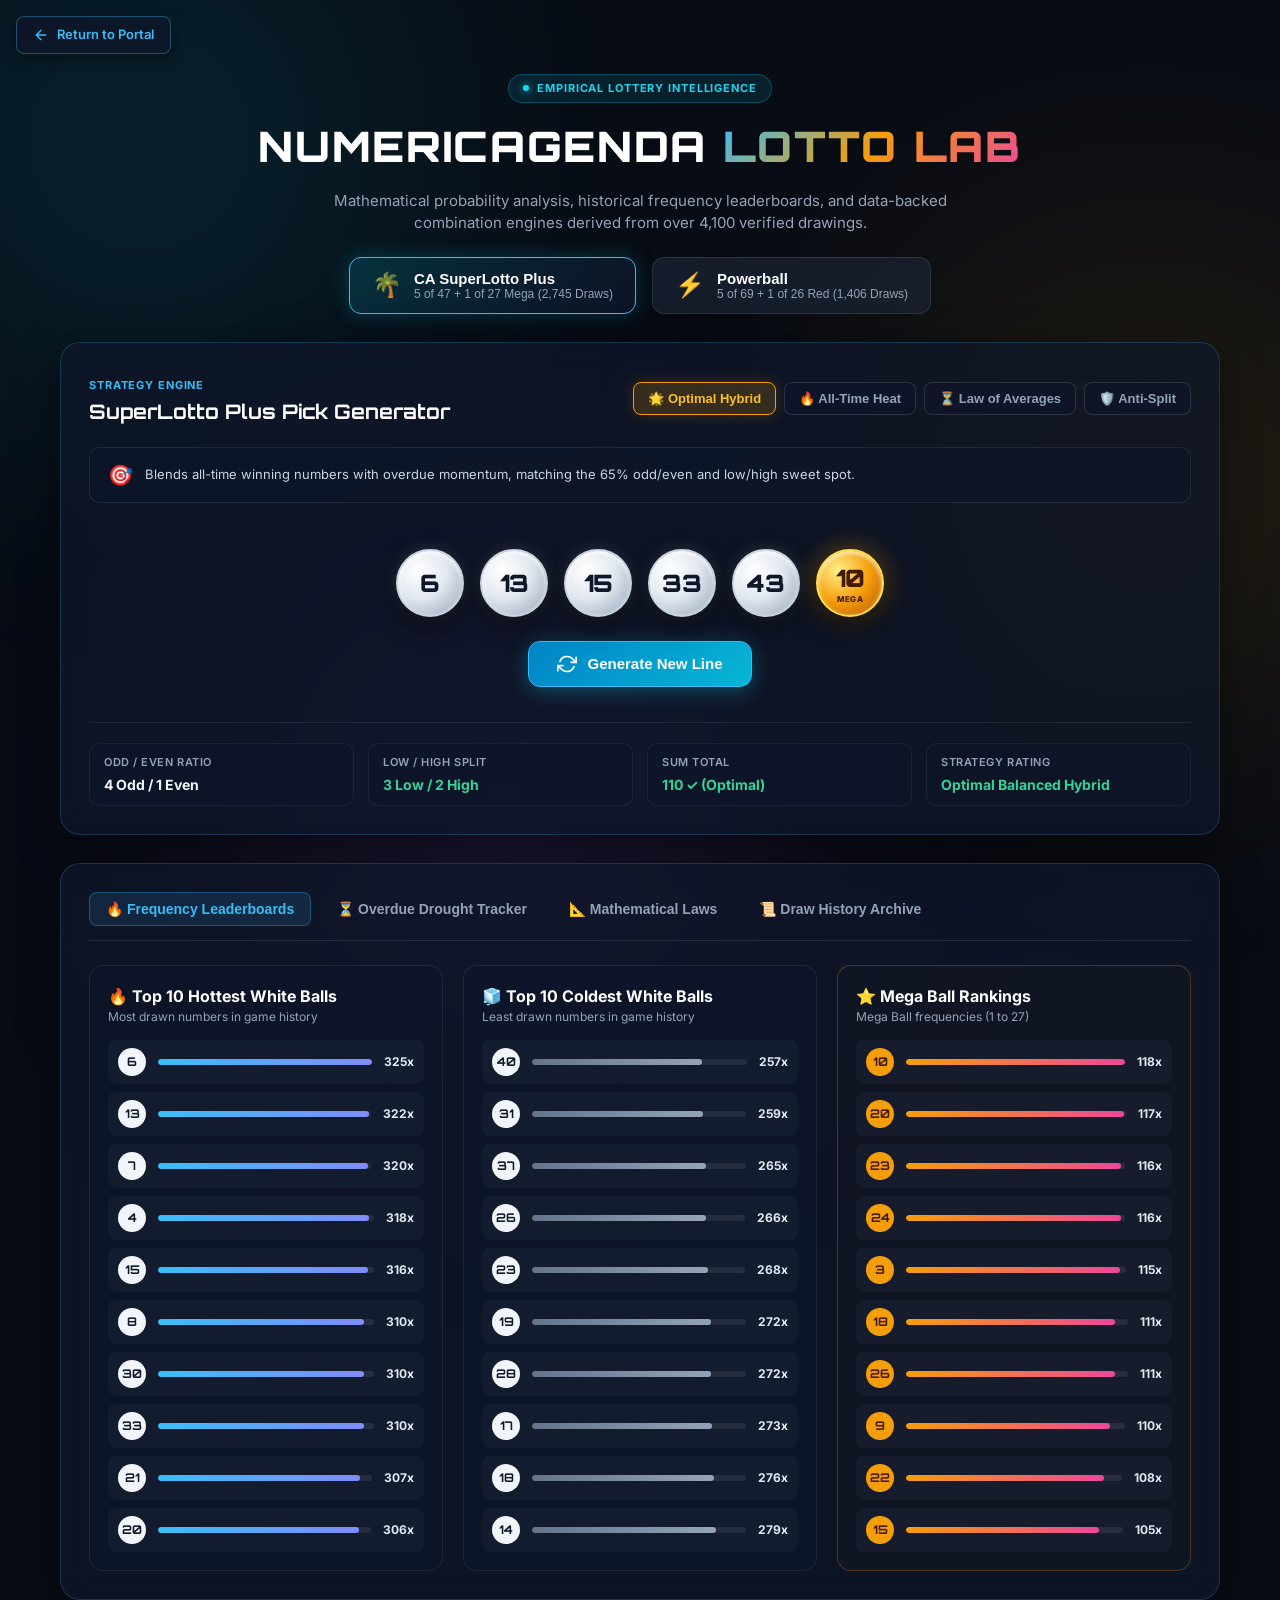
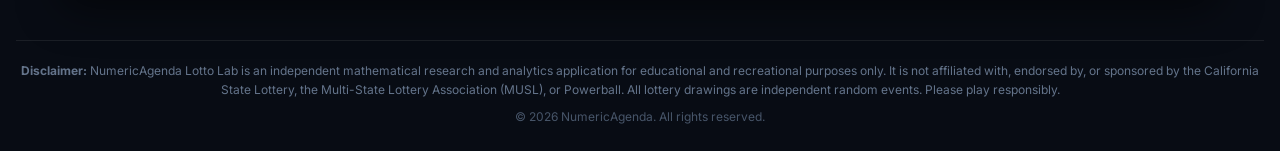
==== lotto/index.html @ ca0eb004 "feat: integrate Lotto Lab empirical probability engine and showcase modal" ====
<!DOCTYPE html>
<html lang="en">
<head>
  <meta charset="UTF-8">
  <meta name="viewport" content="width=device-width, initial-scale=1.0">
  <title>Lotto Lab & Analytics Engine | NumericAgenda</title>
  <link rel="icon" type="image/png" href="../pyzerk/favicon.png">
  <link rel="preconnect" href="https://fonts.googleapis.com">
  <link rel="preconnect" href="https://fonts.gstatic.com" crossorigin>
  <link href="https://fonts.googleapis.com/css2?family=Inter:wght@300;400;500;600;700;800&family=Orbitron:wght@600;700;800;900&display=swap" rel="stylesheet">
  <link rel="stylesheet" href="style.css">
</head>
<body>
  <!-- Ambient background glow elements -->
  <div class="ambient-glow glow-cyan"></div>
  <div class="ambient-glow glow-gold"></div>
  <div class="ambient-glow glow-purple"></div>

  <!-- Top Portal Navigation Link -->
  <a href="../index.html" class="nav-back-btn">
    <svg width="16" height="16" viewBox="0 0 24 24" fill="none" stroke="currentColor" stroke-width="2" stroke-linecap="round" stroke-linejoin="round"><path d="M19 12H5M12 19l-7-7 7-7"/></svg>
    Return to Portal
  </a>

  <main class="lotto-app-container">
    <!-- Header Section -->
    <header class="app-header">
      <div class="header-badge">
        <span class="badge-dot"></span>
        <span>EMPIRICAL LOTTERY INTELLIGENCE</span>
      </div>
      <h1 class="app-title">NUMERICAGENDA <span class="highlight-title">LOTTO LAB</span></h1>
      <p class="app-subtitle">
        Mathematical probability analysis, historical frequency leaderboards, and data-backed combination engines derived from over 4,100 verified drawings.
      </p>

      <!-- Game Selection Tabs -->
      <div class="game-selector-container">
        <button type="button" class="game-tab-btn active" id="btn-tab-superlotto" data-game="superlotto">
          <span class="tab-icon">🌴</span>
          <div class="tab-text">
            <strong>CA SuperLotto Plus</strong>
            <small>5 of 47 + 1 of 27 Mega (2,745 Draws)</small>
          </div>
        </button>

        <button type="button" class="game-tab-btn" id="btn-tab-powerball" data-game="powerball">
          <span class="tab-icon">⚡</span>
          <div class="tab-text">
            <strong>Powerball</strong>
            <small>5 of 69 + 1 of 26 Red (1,406 Draws)</small>
          </div>
        </button>
      </div>
    </header>

    <!-- Generator & Recommended Picks Section -->
    <section class="generator-card">
      <div class="card-header-row">
        <div class="section-title-wrap">
          <span class="section-tag">STRATEGY ENGINE</span>
          <h2 class="section-heading" id="generator-heading">SuperLotto Plus Pick Generator</h2>
        </div>

        <!-- Strategy Pill Selector -->
        <div class="strategy-selector" id="strategy-selector">
          <button type="button" class="strategy-btn active" data-strategy="hybrid" title="The Golden Balance: Mix of top hot balls and overdue momentum in ideal 3/2 split">
            🌟 Optimal Hybrid
          </button>
          <button type="button" class="strategy-btn" data-strategy="heat" title="Maximum historical hit frequency">
            🔥 All-Time Heat
          </button>
          <button type="button" class="strategy-btn" data-strategy="overdue" title="Statistical mean-reversion on dormant numbers">
            ⏳ Law of Averages
          </button>
          <button type="button" class="strategy-btn" data-strategy="antisplit" title="Avoids birthday 1-31 bias to maximize unshared jackpot equity">
            🛡️ Anti-Split
          </button>
        </div>
      </div>

      <!-- Strategy Explanation Banner -->
      <div class="strategy-banner" id="strategy-banner">
        <span class="strategy-banner-icon">🎯</span>
        <span id="strategy-desc">The Optimal Balanced Hybrid blends all-time winning numbers with overdue momentum, matching the 65% odd/even and low/high sweet spot.</span>
      </div>

      <!-- Animated Number Balls Display -->
      <div class="balls-display-container">
        <div class="balls-row" id="balls-row">
          <!-- Rendered dynamically -->
        </div>

        <button type="button" class="generate-btn" id="generate-btn">
          <svg width="20" height="20" viewBox="0 0 24 24" fill="none" stroke="currentColor" stroke-width="2" stroke-linecap="round" stroke-linejoin="round">
            <polyline points="23 4 23 10 17 10"></polyline>
            <polyline points="1 20 1 14 7 14"></polyline>
            <path d="M3.51 9a9 9 0 0 1 14.85-3.36L23 10M1 14l4.64 4.36A9 9 0 0 0 20.49 15"></path>
          </svg>
          <span>Generate New Line</span>
        </button>
      </div>

      <!-- Metrics Breakdown for Current Line -->
      <div class="line-metrics-grid" id="line-metrics-grid">
        <!-- Rendered dynamically -->
      </div>
    </section>

    <!-- Deep Analytics Dashboard Section -->
    <section class="analytics-card">
      <div class="analytics-nav">
        <button type="button" class="analytics-tab-btn active" data-section="leaderboard">🔥 Frequency Leaderboards</button>
        <button type="button" class="analytics-tab-btn" data-section="overdue">⏳ Overdue Drought Tracker</button>
        <button type="button" class="analytics-tab-btn" data-section="combinatorics">📐 Mathematical Laws</button>
        <button type="button" class="analytics-tab-btn" data-section="history">📜 Draw History Archive</button>
      </div>

      <!-- Tab Content 1: Frequency Leaderboards -->
      <div class="analytics-panel active" id="panel-leaderboard">
        <div class="leaderboard-grid">
          <div class="leaderboard-box">
            <h3 class="box-title">🔥 Top 10 Hottest White Balls</h3>
            <p class="box-subtitle">Most drawn numbers in game history</p>
            <div class="stat-list" id="hot-balls-list"></div>
          </div>

          <div class="leaderboard-box">
            <h3 class="box-title">🧊 Top 10 Coldest White Balls</h3>
            <p class="box-subtitle">Least drawn numbers in game history</p>
            <div class="stat-list" id="cold-balls-list"></div>
          </div>

          <div class="leaderboard-box special-box">
            <h3 class="box-title" id="special-ball-title">⭐ Special Ball Rankings</h3>
            <p class="box-subtitle" id="special-ball-subtitle">Mega Ball frequencies & ranks</p>
            <div class="stat-list" id="special-balls-list"></div>
          </div>
        </div>
      </div>

      <!-- Tab Content 2: Overdue Tracker -->
      <div class="analytics-panel" id="panel-overdue">
        <div class="overdue-container">
          <div class="overdue-banner">
            <strong>Statistical Mean-Reversion:</strong> Every number has an equal theoretical probability on every draw. When a number experiences an extended drought (20–50+ drawings), its gap significantly exceeds the average cycle, making it mathematically primed for return.
          </div>
          <div class="overdue-grid">
            <div class="leaderboard-box">
              <h3 class="box-title">⏳ Top 10 Most Overdue White Balls</h3>
              <div class="stat-list" id="overdue-balls-list"></div>
            </div>
            <div class="leaderboard-box special-box">
              <h3 class="box-title" id="overdue-special-title">⏳ Top 5 Most Overdue Special Balls</h3>
              <div class="stat-list" id="overdue-specials-list"></div>
            </div>
          </div>
        </div>
      </div>

      <!-- Tab Content 3: Combinatorial Laws -->
      <div class="analytics-panel" id="panel-combinatorics">
        <div class="rules-grid" id="rules-grid">
          <!-- Rendered dynamically -->
        </div>
      </div>

      <!-- Tab Content 4: History Archive -->
      <div class="analytics-panel" id="panel-history">
        <div class="table-controls">
          <input type="text" id="draw-search" class="draw-search-input" placeholder="Search draw history by date or number...">
          <span class="history-count-badge" id="history-count-badge">Showing last 50 draws</span>
        </div>
        <div class="history-table-wrap">
          <table class="history-table">
            <thead>
              <tr>
                <th>Date</th>
                <th>Winning Numbers</th>
                <th id="th-special">Mega</th>
                <th>Jackpot / Prize</th>
              </tr>
            </thead>
            <tbody id="history-tbody">
              <!-- Rendered dynamically -->
            </tbody>
          </table>
        </div>
      </div>
    </section>
  </main>

  <footer class="app-footer">
    <div class="footer-content">
      <p>
        <strong>Disclaimer:</strong> NumericAgenda Lotto Lab is an independent mathematical research and analytics application for educational and recreational purposes only. It is not affiliated with, endorsed by, or sponsored by the California State Lottery, the Multi-State Lottery Association (MUSL), or Powerball. All lottery drawings are independent random events. Please play responsibly.
      </p>
      <p class="copyright">
        © 2026 NumericAgenda. All rights reserved.
      </p>
    </div>
  </footer>

  <script src="lotto_data.js"></script>
  <script src="app.js"></script>
</body>
</html>
---- lotto/style.css ----
/* ==========================================================================
   NumericAgenda Lotto Lab: Modern Cyber-Glassmorphic Styling
   ========================================================================== */

:root {
  --bg-dark: #080c14;
  --card-bg: rgba(15, 23, 42, 0.75);
  --card-border: rgba(56, 189, 248, 0.2);
  --text-main: #f8fafc;
  --text-muted: #94a3b8;
  --cyan-glow: #06b6d4;
  --gold-glow: #f59e0b;
  --gold-text: #fbbf24;
  --red-glow: #ef4444;
  --purple-glow: #a855f7;
  --green-glow: #10b981;
}

* {
  box-sizing: border-box;
  margin: 0;
  padding: 0;
}

body {
  background-color: var(--bg-dark);
  color: var(--text-main);
  font-family: 'Inter', -apple-system, BlinkMacSystemFont, 'Segoe UI', Roboto, sans-serif;
  line-height: 1.5;
  min-height: 100vh;
  overflow-x: hidden;
  position: relative;
  padding: 24px 16px;
}

/* Ambient glow orbs */
.ambient-glow {
  position: fixed;
  border-radius: 50%;
  filter: blur(140px);
  pointer-events: none;
  z-index: 0;
  opacity: 0.18;
}

.glow-cyan {
  width: 480px;
  height: 480px;
  background: var(--cyan-glow);
  top: -100px;
  left: -100px;
}

.glow-gold {
  width: 420px;
  height: 420px;
  background: var(--gold-glow);
  top: 30%;
  right: -80px;
}

.glow-purple {
  width: 500px;
  height: 500px;
  background: var(--purple-glow);
  bottom: -150px;
  left: 20%;
}

/* Top Back Navigation Link */
.nav-back-btn {
  position: fixed;
  top: 16px;
  left: 16px;
  z-index: 100;
  background: rgba(15, 23, 42, 0.85);
  color: #38bdf8;
  text-decoration: none;
  padding: 8px 16px;
  border-radius: 8px;
  border: 1px solid rgba(56, 189, 248, 0.35);
  font-size: 13px;
  font-weight: 600;
  backdrop-filter: blur(10px);
  display: inline-flex;
  align-items: center;
  gap: 8px;
  box-shadow: 0 4px 15px rgba(0, 0, 0, 0.4);
  transition: all 0.2s ease;
}

.nav-back-btn:hover {
  background: rgba(56, 189, 248, 0.15);
  color: #fff;
  border-color: #38bdf8;
  transform: translateY(-1px);
}

/* Main App Container */
.lotto-app-container {
  max-width: 1160px;
  margin: 50px auto 40px;
  position: relative;
  z-index: 10;
  display: flex;
  flex-direction: column;
  gap: 28px;
}

/* Header */
.app-header {
  text-align: center;
  display: flex;
  flex-direction: column;
  align-items: center;
  gap: 12px;
}

.header-badge {
  display: inline-flex;
  align-items: center;
  gap: 8px;
  padding: 5px 14px;
  border-radius: 9999px;
  background: rgba(6, 182, 212, 0.12);
  border: 1px solid rgba(6, 182, 212, 0.3);
  color: #22d3ee;
  font-size: 11px;
  font-weight: 700;
  letter-spacing: 0.08em;
  text-transform: uppercase;
}

.badge-dot {
  width: 6px;
  height: 6px;
  border-radius: 50%;
  background: #22d3ee;
  box-shadow: 0 0 8px #22d3ee;
}

.app-title {
  font-family: 'Orbitron', monospace;
  font-size: clamp(26px, 4.5vw, 42px);
  font-weight: 900;
  letter-spacing: 0.04em;
  color: #fff;
}

.highlight-title {
  background: linear-gradient(135deg, #38bdf8 0%, #f59e0b 50%, #ec4899 100%);
  -webkit-background-clip: text;
  -webkit-text-fill-color: transparent;
}

.app-subtitle {
  color: var(--text-muted);
  max-width: 680px;
  font-size: clamp(13px, 1.8vw, 15px);
}

/* Game Selection Tabs */
.game-selector-container {
  display: flex;
  gap: 16px;
  margin-top: 10px;
  flex-wrap: wrap;
  justify-content: center;
}

.game-tab-btn {
  background: rgba(30, 41, 59, 0.6);
  border: 1px solid rgba(255, 255, 255, 0.1);
  color: #cbd5e1;
  padding: 12px 22px;
  border-radius: 12px;
  cursor: pointer;
  display: flex;
  align-items: center;
  gap: 12px;
  transition: all 0.25s ease;
  backdrop-filter: blur(8px);
}

.game-tab-btn:hover {
  border-color: rgba(56, 189, 248, 0.4);
  background: rgba(30, 41, 59, 0.85);
}

.game-tab-btn.active {
  background: linear-gradient(135deg, rgba(6, 182, 212, 0.18) 0%, rgba(15, 23, 42, 0.8) 100%);
  border-color: #38bdf8;
  box-shadow: 0 0 20px rgba(6, 182, 212, 0.25);
}

.tab-icon {
  font-size: 24px;
}

.tab-text {
  text-align: left;
}

.tab-text strong {
  display: block;
  font-size: 15px;
  color: #fff;
}

.tab-text small {
  display: block;
  font-size: 12px;
  color: #94a3b8;
}

/* Common Card */
.generator-card,
.analytics-card {
  background: var(--card-bg);
  border: 1px solid var(--card-border);
  border-radius: 20px;
  padding: 28px;
  backdrop-filter: blur(16px);
  box-shadow: 0 10px 40px rgba(0, 0, 0, 0.5);
}

/* Generator Section */
.card-header-row {
  display: flex;
  justify-content: space-between;
  align-items: center;
  flex-wrap: wrap;
  gap: 16px;
  margin-bottom: 20px;
}

.section-tag {
  color: #38bdf8;
  font-size: 11px;
  font-weight: 700;
  letter-spacing: 0.08em;
  text-transform: uppercase;
}

.section-heading {
  font-family: 'Orbitron', sans-serif;
  font-size: 20px;
  color: #fff;
  margin-top: 2px;
}

/* Strategy Selector */
.strategy-selector {
  display: flex;
  gap: 8px;
  flex-wrap: wrap;
}

.strategy-btn {
  background: rgba(15, 23, 42, 0.6);
  border: 1px solid rgba(255, 255, 255, 0.12);
  color: #94a3b8;
  font-size: 13px;
  font-weight: 600;
  padding: 8px 14px;
  border-radius: 8px;
  cursor: pointer;
  transition: all 0.2s ease;
}

.strategy-btn:hover {
  background: rgba(30, 41, 59, 0.8);
  color: #fff;
  border-color: rgba(255, 255, 255, 0.25);
}

.strategy-btn.active {
  background: rgba(245, 158, 11, 0.18);
  border-color: #f59e0b;
  color: #fbbf24;
  box-shadow: 0 0 15px rgba(245, 158, 11, 0.2);
}

/* Strategy Banner */
.strategy-banner {
  background: rgba(15, 23, 42, 0.65);
  border: 1px solid rgba(255, 255, 255, 0.08);
  padding: 12px 18px;
  border-radius: 10px;
  display: flex;
  align-items: center;
  gap: 12px;
  font-size: 13px;
  color: #cbd5e1;
  margin-bottom: 26px;
}

.strategy-banner-icon {
  font-size: 20px;
}

/* Balls Display */
.balls-display-container {
  display: flex;
  flex-direction: column;
  align-items: center;
  gap: 24px;
  padding: 20px 0;
}

.balls-row {
  display: flex;
  gap: 16px;
  flex-wrap: wrap;
  justify-content: center;
  align-items: center;
}

/* 3D Realistic Lottery Balls */
.lotto-ball {
  width: 68px;
  height: 68px;
  border-radius: 50%;
  display: flex;
  flex-direction: column;
  align-items: center;
  justify-content: center;
  font-family: 'Orbitron', monospace;
  font-size: 24px;
  font-weight: 900;
  position: relative;
  cursor: default;
  transition: transform 0.3s cubic-bezier(0.34, 1.56, 0.64, 1);
  user-select: none;
}

.lotto-ball:hover {
  transform: translateY(-6px) scale(1.08);
}

/* Standard White Ball (Pearl Shimmer) */
.lotto-ball.white-ball {
  background: radial-gradient(circle at 32% 30%, #ffffff 0%, #e2e8f0 45%, #94a3b8 100%);
  color: #0f172a;
  border: 2px solid #cbd5e1;
  box-shadow: 
    inset 0 2px 4px rgba(255, 255, 255, 0.9),
    0 8px 24px rgba(0, 0, 0, 0.6),
    0 0 15px rgba(255, 255, 255, 0.15);
}

/* Mega Ball (Gold Radiant) */
.lotto-ball.mega-ball {
  background: radial-gradient(circle at 32% 30%, #fef08a 0%, #f59e0b 50%, #b45309 100%);
  color: #451a03;
  border: 2px solid #fde047;
  box-shadow: 
    inset 0 2px 4px rgba(255, 255, 255, 0.8),
    0 8px 24px rgba(0, 0, 0, 0.7),
    0 0 25px rgba(245, 158, 11, 0.45);
}

/* Powerball (Blazing Crimson) */
.lotto-ball.power-ball {
  background: radial-gradient(circle at 32% 30%, #fca5a5 0%, #ef4444 50%, #991b1b 100%);
  color: #ffffff;
  border: 2px solid #f87171;
  box-shadow: 
    inset 0 2px 4px rgba(255, 255, 255, 0.8),
    0 8px 24px rgba(0, 0, 0, 0.7),
    0 0 25px rgba(239, 68, 68, 0.5);
}

.ball-special-label {
  font-size: 8px;
  font-family: 'Inter', sans-serif;
  font-weight: 800;
  text-transform: uppercase;
  letter-spacing: 0.05em;
  margin-top: -3px;
}

/* Generate Button */
.generate-btn {
  background: linear-gradient(135deg, #0284c7 0%, #06b6d4 100%);
  border: 1px solid #38bdf8;
  color: #fff;
  font-size: 15px;
  font-weight: 700;
  padding: 12px 28px;
  border-radius: 12px;
  cursor: pointer;
  display: inline-flex;
  align-items: center;
  gap: 10px;
  box-shadow: 0 4px 20px rgba(6, 182, 212, 0.35);
  transition: all 0.25s ease;
}

.generate-btn:hover {
  background: linear-gradient(135deg, #0369a1 0%, #0891b2 100%);
  transform: translateY(-2px);
  box-shadow: 0 6px 25px rgba(6, 182, 212, 0.5);
}

/* Line Metrics Grid */
.line-metrics-grid {
  display: grid;
  grid-template-columns: repeat(auto-fit, minmax(190px, 1fr));
  gap: 14px;
  margin-top: 15px;
  border-top: 1px solid rgba(255, 255, 255, 0.08);
  padding-top: 20px;
}

.metric-pill {
  background: rgba(15, 23, 42, 0.5);
  border: 1px solid rgba(255, 255, 255, 0.06);
  padding: 10px 14px;
  border-radius: 10px;
  display: flex;
  flex-direction: column;
  gap: 4px;
}

.metric-label {
  font-size: 11px;
  font-weight: 600;
  color: #94a3b8;
  text-transform: uppercase;
  letter-spacing: 0.05em;
}

.metric-value {
  font-size: 14px;
  font-weight: 700;
  color: #f1f5f9;
}

.status-badge-good {
  color: #34d399;
}

/* Analytics Tabs Navigation */
.analytics-nav {
  display: flex;
  gap: 10px;
  border-bottom: 1px solid rgba(255, 255, 255, 0.1);
  padding-bottom: 14px;
  margin-bottom: 24px;
  overflow-x: auto;
}

.analytics-tab-btn {
  background: none;
  border: none;
  color: #94a3b8;
  font-size: 14px;
  font-weight: 600;
  padding: 8px 16px;
  border-radius: 8px;
  cursor: pointer;
  white-space: nowrap;
  transition: all 0.2s ease;
}

.analytics-tab-btn:hover {
  color: #fff;
  background: rgba(255, 255, 255, 0.05);
}

.analytics-tab-btn.active {
  color: #38bdf8;
  background: rgba(56, 189, 248, 0.12);
  border: 1px solid rgba(56, 189, 248, 0.3);
}

/* Panels */
.analytics-panel {
  display: none;
}

.analytics-panel.active {
  display: block;
}

/* Leaderboards Grid */
.leaderboard-grid {
  display: grid;
  grid-template-columns: repeat(auto-fit, minmax(290px, 1fr));
  gap: 20px;
}

.leaderboard-box {
  background: rgba(15, 23, 42, 0.55);
  border: 1px solid rgba(255, 255, 255, 0.08);
  border-radius: 14px;
  padding: 18px;
}

.special-box {
  border-color: rgba(245, 158, 11, 0.25);
  background: rgba(20, 24, 38, 0.65);
}

.box-title {
  font-size: 16px;
  font-weight: 700;
  color: #fff;
}

.box-subtitle {
  font-size: 12px;
  color: #94a3b8;
  margin-bottom: 14px;
}

.stat-list {
  display: flex;
  flex-direction: column;
  gap: 8px;
}

.stat-row {
  display: flex;
  align-items: center;
  justify-content: space-between;
  padding: 8px 10px;
  background: rgba(30, 41, 59, 0.4);
  border-radius: 8px;
  font-size: 13px;
}

.stat-ball-mini {
  width: 28px;
  height: 28px;
  border-radius: 50%;
  display: flex;
  align-items: center;
  justify-content: center;
  font-family: 'Orbitron', monospace;
  font-size: 12px;
  font-weight: 700;
}

.mini-white {
  background: #f1f5f9;
  color: #0f172a;
}

.mini-mega {
  background: #f59e0b;
  color: #451a03;
}

.mini-power {
  background: #ef4444;
  color: #fff;
}

.stat-bar-container {
  flex: 1;
  margin: 0 12px;
  height: 6px;
  background: rgba(255, 255, 255, 0.08);
  border-radius: 3px;
  overflow: hidden;
}

.stat-bar-fill {
  height: 100%;
  background: linear-gradient(90deg, #38bdf8, #818cf8);
  border-radius: 3px;
}

.stat-bar-fill.special {
  background: linear-gradient(90deg, #f59e0b, #ec4899);
}

.stat-count {
  font-weight: 700;
  color: #e2e8f0;
  font-size: 12px;
}

/* Overdue section */
.overdue-banner {
  background: rgba(56, 189, 248, 0.08);
  border: 1px solid rgba(56, 189, 248, 0.25);
  padding: 12px 16px;
  border-radius: 10px;
  font-size: 13px;
  color: #cbd5e1;
  margin-bottom: 20px;
}

.overdue-grid {
  display: grid;
  grid-template-columns: repeat(auto-fit, minmax(320px, 1fr));
  gap: 20px;
}

/* Rules Grid */
.rules-grid {
  display: grid;
  grid-template-columns: repeat(auto-fit, minmax(260px, 1fr));
  gap: 18px;
}

.rule-card {
  background: rgba(15, 23, 42, 0.55);
  border: 1px solid rgba(255, 255, 255, 0.08);
  border-radius: 14px;
  padding: 18px;
}

.rule-icon {
  font-size: 26px;
  margin-bottom: 10px;
  display: inline-block;
}

.rule-title {
  font-size: 15px;
  font-weight: 700;
  color: #fff;
  margin-bottom: 6px;
}

.rule-desc {
  font-size: 13px;
  color: #94a3b8;
  line-height: 1.5;
}

.rule-stat {
  margin-top: 12px;
  padding: 6px 10px;
  background: rgba(30, 41, 59, 0.6);
  border-radius: 6px;
  font-size: 12px;
  font-weight: 700;
  color: #38bdf8;
  display: inline-block;
}

/* History Table */
.table-controls {
  display: flex;
  justify-content: space-between;
  align-items: center;
  flex-wrap: wrap;
  gap: 12px;
  margin-bottom: 14px;
}

.draw-search-input {
  background: rgba(15, 23, 42, 0.7);
  border: 1px solid rgba(255, 255, 255, 0.15);
  color: #fff;
  padding: 8px 14px;
  border-radius: 8px;
  font-size: 13px;
  width: 100%;
  max-width: 320px;
}

.draw-search-input:focus {
  outline: none;
  border-color: #38bdf8;
}

.history-count-badge {
  font-size: 12px;
  color: #94a3b8;
}

.history-table-wrap {
  overflow-x: auto;
  border-radius: 12px;
  border: 1px solid rgba(255, 255, 255, 0.08);
}

.history-table {
  width: 100%;
  border-collapse: collapse;
  font-size: 13px;
}

.history-table th {
  background: rgba(30, 41, 59, 0.8);
  color: #cbd5e1;
  text-align: left;
  padding: 12px 16px;
  font-weight: 600;
  border-bottom: 1px solid rgba(255, 255, 255, 0.1);
}

.history-table td {
  padding: 12px 16px;
  border-bottom: 1px solid rgba(255, 255, 255, 0.05);
  color: #e2e8f0;
}

.history-table tr:hover td {
  background: rgba(255, 255, 255, 0.03);
}

.history-balls-row {
  display: flex;
  gap: 6px;
  align-items: center;
}

.tbl-ball {
  width: 26px;
  height: 26px;
  border-radius: 50%;
  display: inline-flex;
  align-items: center;
  justify-content: center;
  font-family: 'Orbitron', monospace;
  font-size: 11px;
  font-weight: 700;
  background: #f1f5f9;
  color: #0f172a;
}

.tbl-special-mega {
  background: #f59e0b;
  color: #451a03;
}

.tbl-special-power {
  background: #ef4444;
  color: #ffffff;
}

/* Footer */
.app-footer {
  text-align: center;
  margin-top: 40px;
  padding-top: 20px;
  border-top: 1px solid rgba(255, 255, 255, 0.08);
  font-size: 12px;
  color: #64748b;
  line-height: 1.6;
}

.copyright {
  margin-top: 8px;
  color: #475569;
}

/* Responsive tweaks */
@media (max-width: 640px) {
  .lotto-ball {
    width: 52px;
    height: 52px;
    font-size: 18px;
  }
  .balls-row {
    gap: 8px;
  }
}
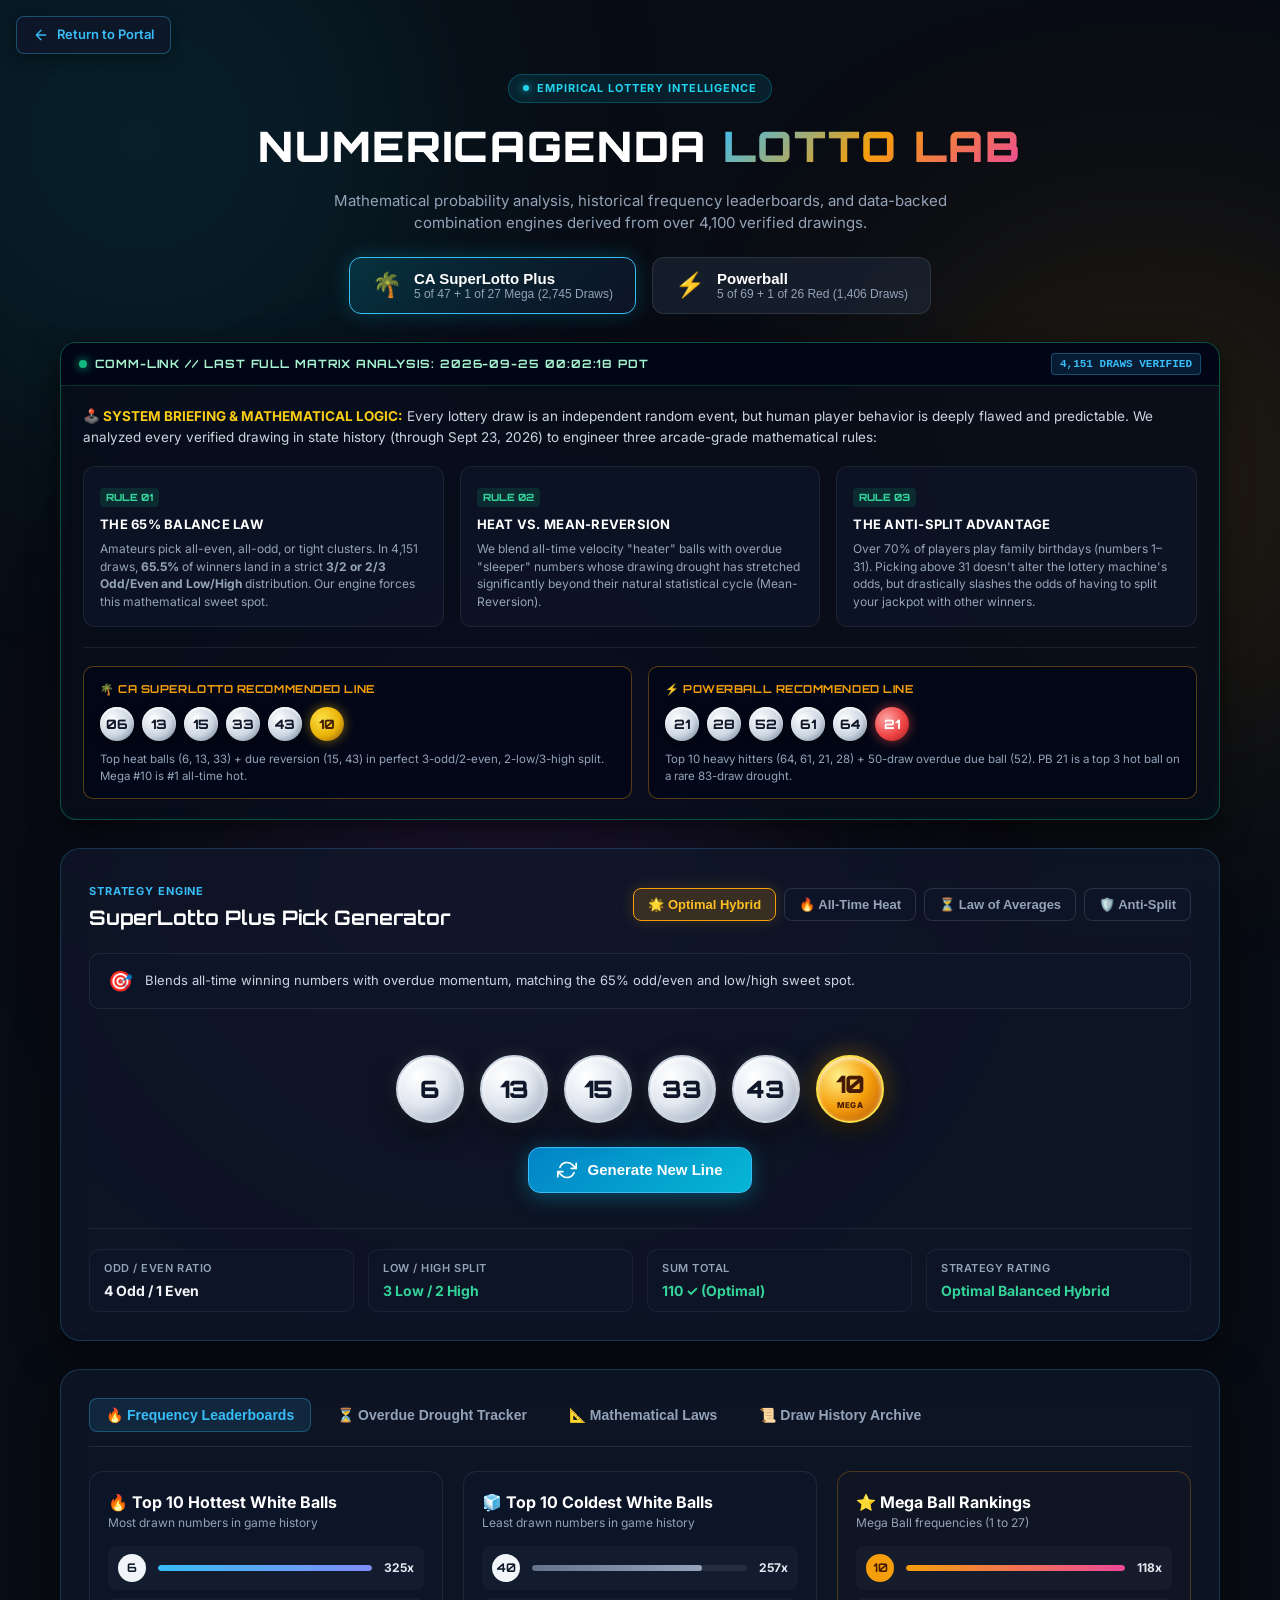
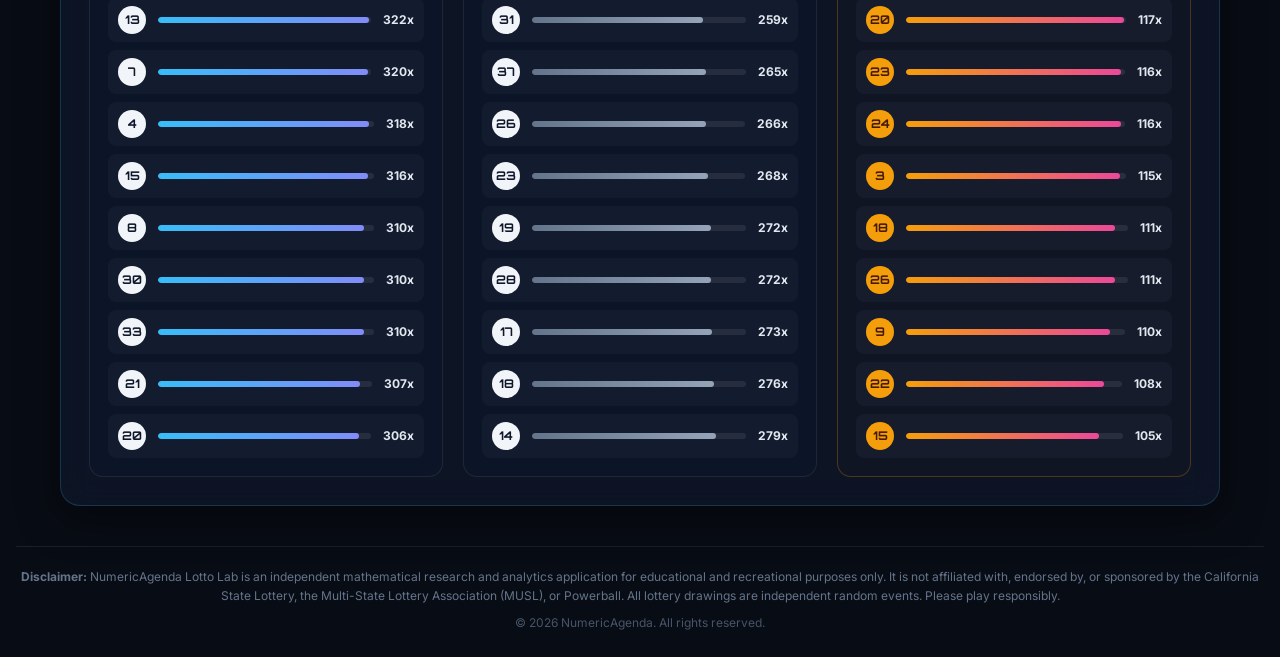
==== commit 84a1f9eb: "feat: add 80s arcade intel terminal briefing, recommended picks display, and analysis timestamps" ====
--- a/lotto/index.html
+++ b/lotto/index.html
@@ -54,6 +54,69 @@
       </div>
     </header>
 
+    <!-- Retro 80s Arcade Intel Terminal -->
+    <section class="arcade-intel-box">
+      <div class="intel-header">
+        <div class="intel-title-wrap">
+          <span class="crt-dot"></span>
+          <span class="intel-title">COMM-LINK // LAST FULL MATRIX ANALYSIS: 2026-09-25 00:02:18 PDT</span>
+        </div>
+        <span class="intel-tag">4,151 DRAWS VERIFIED</span>
+      </div>
+      <div class="intel-body">
+        <p class="intel-mission">
+          <strong>🕹️ SYSTEM BRIEFING &amp; MATHEMATICAL LOGIC:</strong>
+          Every lottery draw is an independent random event, but human player behavior is deeply flawed and predictable. We analyzed every verified drawing in state history (through Sept 23, 2026) to engineer three arcade-grade mathematical rules:
+        </p>
+        <div class="intel-grid">
+          <div class="intel-card">
+            <div class="intel-badge">RULE 01</div>
+            <h4>THE 65% BALANCE LAW</h4>
+            <p>Amateurs pick all-even, all-odd, or tight clusters. In 4,151 draws, <strong>65.5%</strong> of winners land in a strict <strong>3/2 or 2/3 Odd/Even and Low/High</strong> distribution. Our engine forces this mathematical sweet spot.</p>
+          </div>
+          <div class="intel-card">
+            <div class="intel-badge">RULE 02</div>
+            <h4>HEAT VS. MEAN-REVERSION</h4>
+            <p>We blend all-time velocity "heater" balls with overdue "sleeper" numbers whose drawing drought has stretched significantly beyond their natural statistical cycle (Mean-Reversion).</p>
+          </div>
+          <div class="intel-card">
+            <div class="intel-badge">RULE 03</div>
+            <h4>THE ANTI-SPLIT ADVANTAGE</h4>
+            <p>Over 70% of players play family birthdays (numbers 1–31). Picking above 31 doesn't alter the lottery machine's odds, but drastically slashes the odds of having to split your jackpot with other winners.</p>
+          </div>
+        </div>
+
+        <!-- Featured Static Recommendations Pill Row -->
+        <div class="featured-recs-row">
+          <div class="rec-card-retro">
+            <div class="rec-game-title">🌴 CA SUPERLOTTO RECOMMENDED LINE</div>
+            <div class="rec-balls-row">
+              <span class="ball-retro">06</span>
+              <span class="ball-retro">13</span>
+              <span class="ball-retro">15</span>
+              <span class="ball-retro">33</span>
+              <span class="ball-retro">43</span>
+              <span class="ball-retro mega-retro">10</span>
+            </div>
+            <div class="rec-rationale">Top heat balls (6, 13, 33) + due reversion (15, 43) in perfect 3-odd/2-even, 2-low/3-high split. Mega #10 is #1 all-time hot.</div>
+          </div>
+
+          <div class="rec-card-retro">
+            <div class="rec-game-title">⚡ POWERBALL RECOMMENDED LINE</div>
+            <div class="rec-balls-row">
+              <span class="ball-retro">21</span>
+              <span class="ball-retro">28</span>
+              <span class="ball-retro">52</span>
+              <span class="ball-retro">61</span>
+              <span class="ball-retro">64</span>
+              <span class="ball-retro power-retro">21</span>
+            </div>
+            <div class="rec-rationale">Top 10 heavy hitters (64, 61, 21, 28) + 50-draw overdue due ball (52). PB 21 is a top 3 hot ball on a rare 83-draw drought.</div>
+          </div>
+        </div>
+      </div>
+    </section>
+
     <!-- Generator & Recommended Picks Section -->
     <section class="generator-card">
       <div class="card-header-row">
--- a/lotto/style.css
+++ b/lotto/style.css
@@ -213,6 +213,193 @@
   color: #94a3b8;
 }
 
+/* 80s Retro Arcade Intel Terminal Box */
+.arcade-intel-box {
+  background: rgba(8, 14, 26, 0.85);
+  border: 1px solid rgba(16, 185, 129, 0.4);
+  border-radius: 16px;
+  overflow: hidden;
+  box-shadow: 0 10px 30px rgba(0, 0, 0, 0.6), inset 0 0 15px rgba(16, 185, 129, 0.05);
+  backdrop-filter: blur(16px);
+  text-align: left;
+}
+
+.intel-header {
+  background: rgba(2, 6, 23, 0.95);
+  border-bottom: 1px solid rgba(16, 185, 129, 0.25);
+  padding: 10px 18px;
+  display: flex;
+  align-items: center;
+  justify-content: space-between;
+  gap: 12px;
+  flex-wrap: wrap;
+}
+
+.intel-title-wrap {
+  display: flex;
+  align-items: center;
+  gap: 8px;
+}
+
+.crt-dot {
+  width: 8px;
+  height: 8px;
+  border-radius: 50%;
+  background: #10b981;
+  box-shadow: 0 0 10px #10b981;
+  animation: pulse-dot 1.5s infinite;
+}
+
+@keyframes pulse-dot {
+  0%, 100% { opacity: 1; transform: scale(1); }
+  50% { opacity: 0.4; transform: scale(0.85); }
+}
+
+.intel-title {
+  font-family: 'Orbitron', monospace;
+  font-size: 11.5px;
+  font-weight: 700;
+  letter-spacing: 0.08em;
+  color: #a7f3d0;
+}
+
+.intel-tag {
+  font-family: monospace;
+  font-size: 11px;
+  font-weight: 700;
+  color: #38bdf8;
+  background: rgba(56, 189, 248, 0.12);
+  border: 1px solid rgba(56, 189, 248, 0.3);
+  padding: 2px 8px;
+  border-radius: 4px;
+}
+
+.intel-body {
+  padding: 20px 22px;
+}
+
+.intel-mission {
+  color: #cbd5e1;
+  font-size: 13.5px;
+  line-height: 1.55;
+  margin-bottom: 18px;
+}
+
+.intel-mission strong {
+  color: #facc15;
+}
+
+.intel-grid {
+  display: grid;
+  grid-template-columns: repeat(auto-fit, minmax(260px, 1fr));
+  gap: 16px;
+  margin-bottom: 20px;
+}
+
+.intel-card {
+  background: rgba(15, 23, 42, 0.65);
+  border: 1px solid rgba(255, 255, 255, 0.07);
+  border-radius: 12px;
+  padding: 16px;
+  position: relative;
+  transition: border-color 0.2s;
+}
+
+.intel-card:hover {
+  border-color: rgba(56, 189, 248, 0.4);
+}
+
+.intel-badge {
+  display: inline-block;
+  font-family: 'Orbitron', monospace;
+  font-size: 10px;
+  font-weight: 800;
+  color: #34d399;
+  background: rgba(16, 185, 129, 0.15);
+  padding: 2px 6px;
+  border-radius: 4px;
+  margin-bottom: 8px;
+}
+
+.intel-card h4 {
+  font-size: 13px;
+  font-weight: 700;
+  color: #fff;
+  margin-bottom: 6px;
+  letter-spacing: 0.02em;
+}
+
+.intel-card p {
+  font-size: 12px;
+  line-height: 1.45;
+  color: #94a3b8;
+}
+
+.featured-recs-row {
+  display: grid;
+  grid-template-columns: repeat(auto-fit, minmax(280px, 1fr));
+  gap: 16px;
+  border-top: 1px solid rgba(255, 255, 255, 0.08);
+  padding-top: 18px;
+}
+
+.rec-card-retro {
+  background: rgba(2, 6, 23, 0.7);
+  border: 1px solid rgba(245, 158, 11, 0.35);
+  border-radius: 10px;
+  padding: 14px 16px;
+}
+
+.rec-game-title {
+  font-family: 'Orbitron', monospace;
+  font-size: 11px;
+  font-weight: 700;
+  color: #f59e0b;
+  letter-spacing: 0.05em;
+  margin-bottom: 10px;
+}
+
+.rec-balls-row {
+  display: flex;
+  align-items: center;
+  gap: 8px;
+  margin-bottom: 10px;
+  flex-wrap: wrap;
+}
+
+.ball-retro {
+  width: 34px;
+  height: 34px;
+  border-radius: 50%;
+  background: radial-gradient(circle at 35% 35%, #ffffff 0%, #cbd5e1 55%, #64748b 100%);
+  color: #0f172a;
+  font-family: 'Orbitron', monospace;
+  font-size: 13px;
+  font-weight: 800;
+  display: flex;
+  align-items: center;
+  justify-content: center;
+  box-shadow: 0 4px 8px rgba(0, 0, 0, 0.5), inset 0 2px 2px rgba(255, 255, 255, 0.8);
+}
+
+.ball-retro.mega-retro {
+  background: radial-gradient(circle at 35% 35%, #fde047 0%, #eab308 55%, #854d0e 100%);
+  color: #422006;
+  box-shadow: 0 0 12px rgba(234, 179, 8, 0.5);
+}
+
+.ball-retro.power-retro {
+  background: radial-gradient(circle at 35% 35%, #fca5a5 0%, #ef4444 55%, #991b1b 100%);
+  color: #ffffff;
+  box-shadow: 0 0 12px rgba(239, 68, 68, 0.6);
+}
+
+.rec-rationale {
+  font-size: 11.5px;
+  color: #94a3b8;
+  line-height: 1.4;
+}
+
 /* Common Card */
 .generator-card,
 .analytics-card {
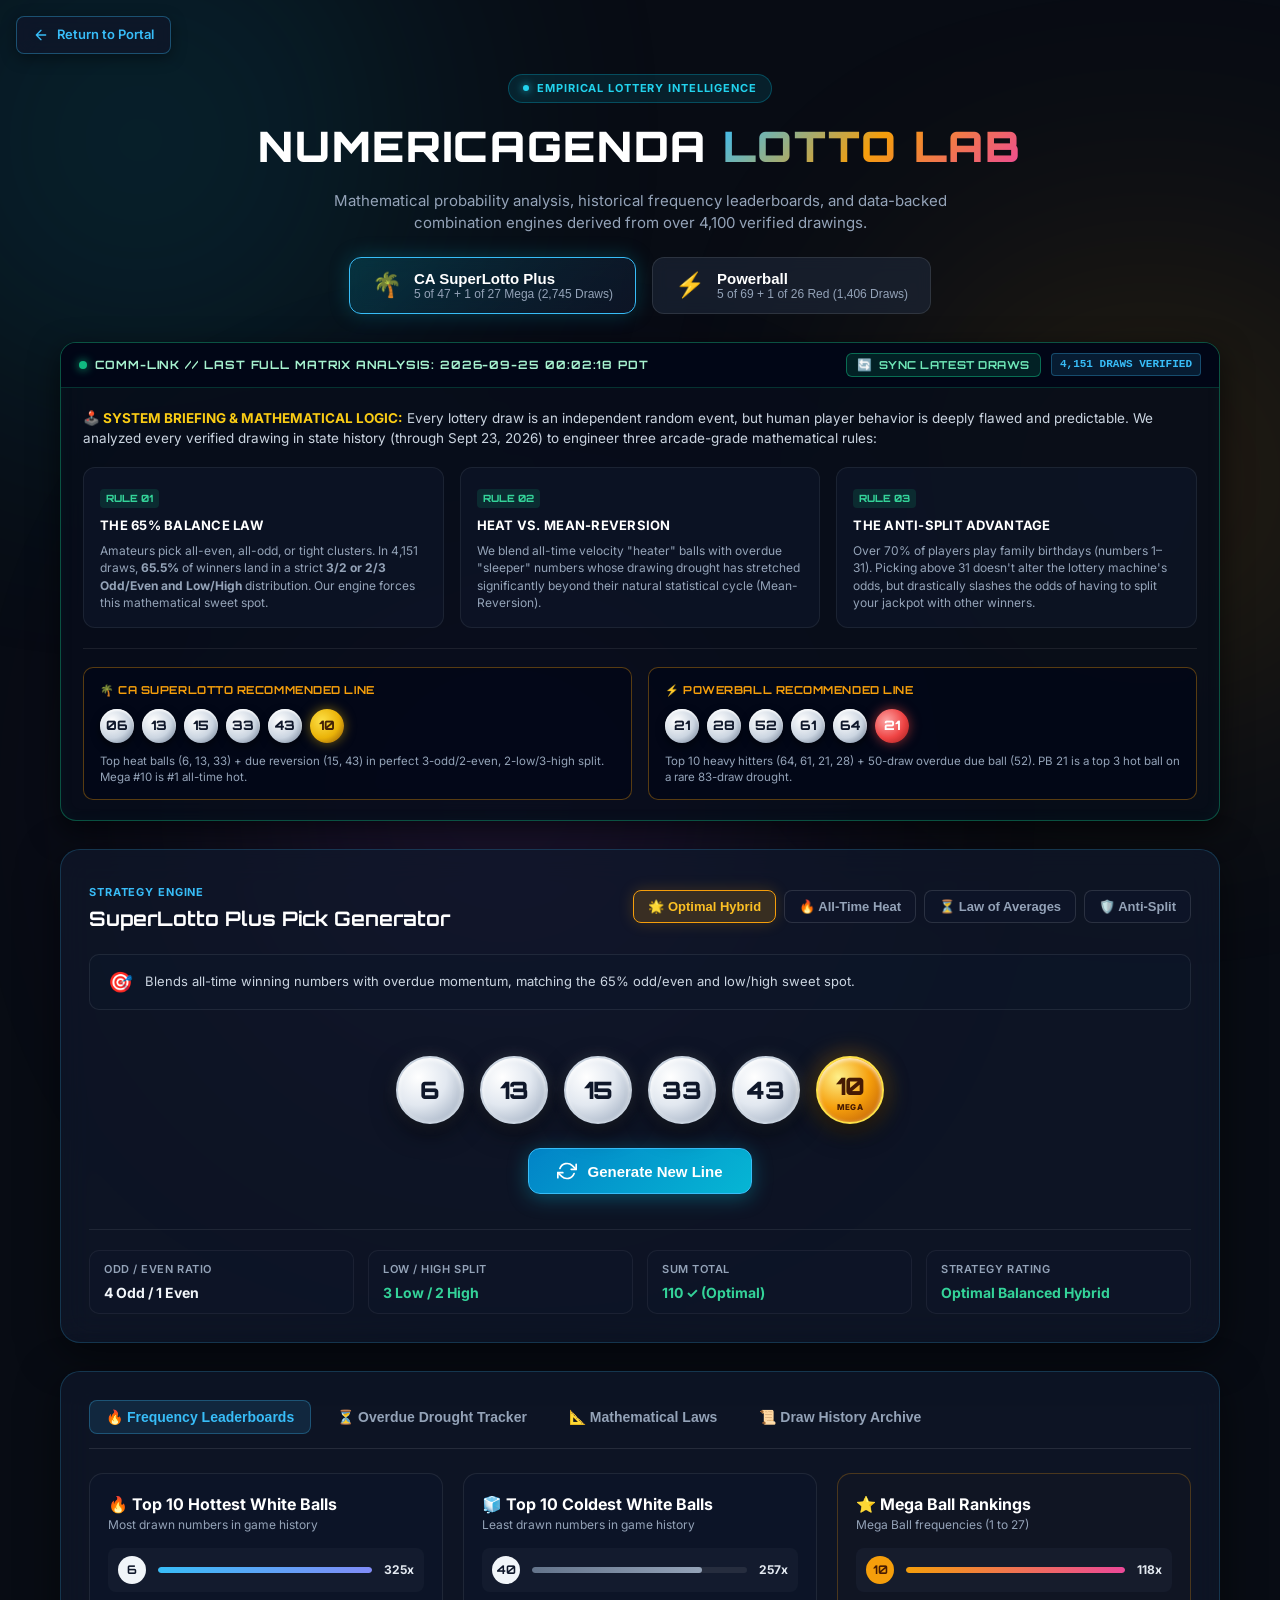
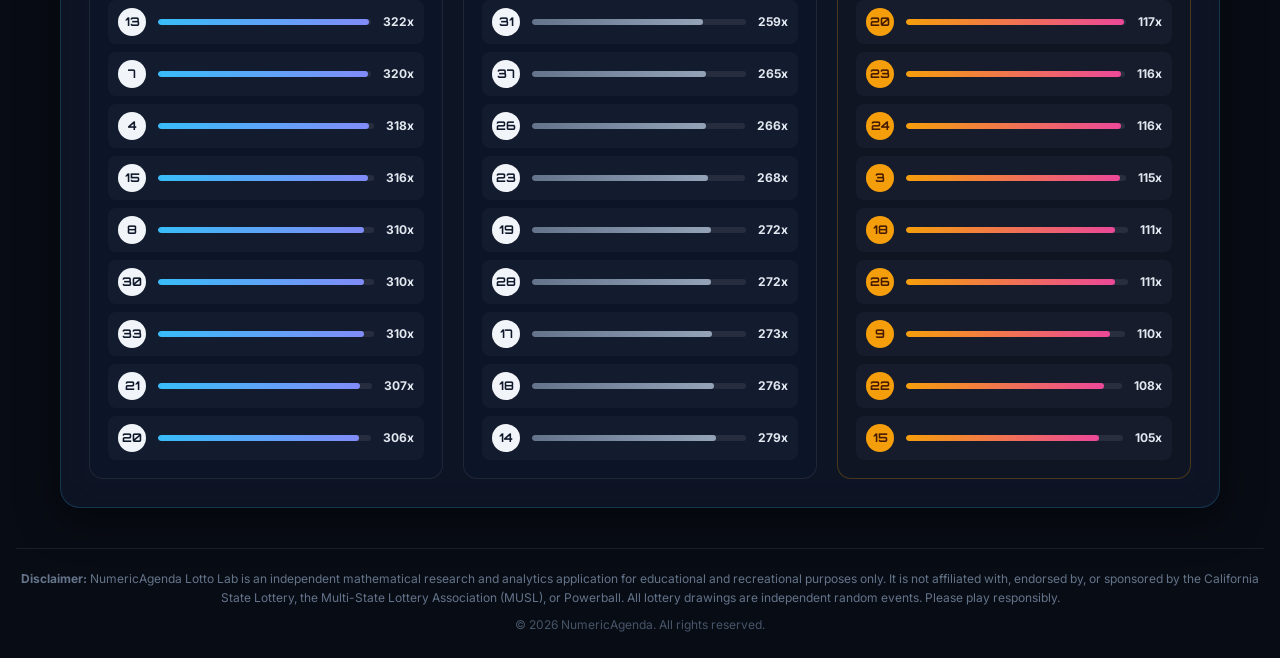
==== commit 9c039b48: "feat(lotto): implement protected on-demand analysis refresh engine with multi-layer anti-hammering" ====
--- a/lotto/index.html
+++ b/lotto/index.html
@@ -40,7 +40,7 @@
           <span class="tab-icon">🌴</span>
           <div class="tab-text">
             <strong>CA SuperLotto Plus</strong>
-            <small>5 of 47 + 1 of 27 Mega (2,745 Draws)</small>
+            <small id="superlotto-tab-sub">5 of 47 + 1 of 27 Mega (2,745 Draws)</small>
           </div>
         </button>
 
@@ -48,7 +48,7 @@
           <span class="tab-icon">⚡</span>
           <div class="tab-text">
             <strong>Powerball</strong>
-            <small>5 of 69 + 1 of 26 Red (1,406 Draws)</small>
+            <small id="powerball-tab-sub">5 of 69 + 1 of 26 Red (1,406 Draws)</small>
           </div>
         </button>
       </div>
@@ -59,10 +59,17 @@
       <div class="intel-header">
         <div class="intel-title-wrap">
           <span class="crt-dot"></span>
-          <span class="intel-title">COMM-LINK // LAST FULL MATRIX ANALYSIS: 2026-09-25 00:02:18 PDT</span>
-        </div>
-        <span class="intel-tag">4,151 DRAWS VERIFIED</span>
-      </div>
+          <span class="intel-title" id="matrix-timestamp">COMM-LINK // LAST FULL MATRIX ANALYSIS: 2026-09-25 00:02:18 PDT</span>
+        </div>
+        <div class="intel-actions">
+          <button type="button" id="refresh-analysis-btn" class="refresh-analysis-btn" title="Check official feeds for newly published draws">
+            <span class="btn-refresh-icon">🔄</span>
+            <span class="btn-refresh-text">SYNC LATEST DRAWS</span>
+          </button>
+          <span class="intel-tag" id="verified-draws-tag">4,151 DRAWS VERIFIED</span>
+        </div>
+      </div>
+      <div id="refresh-status-toast" class="refresh-status-toast" style="display: none;"></div>
       <div class="intel-body">
         <p class="intel-mission">
           <strong>🕹️ SYSTEM BRIEFING &amp; MATHEMATICAL LOGIC:</strong>
--- a/lotto/style.css
+++ b/lotto/style.css
@@ -263,6 +263,67 @@
   color: #a7f3d0;
 }
 
+.intel-actions {
+  display: flex;
+  align-items: center;
+  gap: 10px;
+  flex-wrap: wrap;
+}
+
+.refresh-analysis-btn {
+  display: inline-flex;
+  align-items: center;
+  gap: 6px;
+  background: rgba(16, 185, 129, 0.15);
+  border: 1px solid rgba(16, 185, 129, 0.5);
+  color: #6ee7b7;
+  font-family: 'Orbitron', monospace;
+  font-size: 11px;
+  font-weight: 700;
+  letter-spacing: 0.05em;
+  padding: 4px 10px;
+  border-radius: 6px;
+  cursor: pointer;
+  transition: all 0.2s ease;
+  user-select: none;
+}
+
+.refresh-analysis-btn:hover:not(:disabled) {
+  background: rgba(16, 185, 129, 0.28);
+  border-color: #34d399;
+  color: #fff;
+  box-shadow: 0 0 12px rgba(16, 185, 129, 0.4);
+  transform: translateY(-1px);
+}
+
+.refresh-analysis-btn:active:not(:disabled) {
+  transform: translateY(0);
+}
+
+.refresh-analysis-btn:disabled {
+  opacity: 0.55;
+  cursor: not-allowed;
+  border-color: rgba(148, 163, 184, 0.3);
+  color: #94a3b8;
+  background: rgba(30, 41, 59, 0.4);
+}
+
+.btn-refresh-icon {
+  display: inline-block;
+  font-size: 12px;
+  line-height: 1;
+  transition: transform 0.3s ease;
+}
+
+.refresh-analysis-btn.loading .btn-refresh-icon {
+  animation: spin-refresh 1s linear infinite;
+}
+
+@keyframes spin-refresh {
+  0% { transform: rotate(0deg); }
+  100% { transform: rotate(360deg); }
+}
+
 .intel-tag {
   font-family: monospace;
   font-size: 11px;
@@ -272,6 +333,49 @@
   border: 1px solid rgba(56, 189, 248, 0.3);
   padding: 2px 8px;
   border-radius: 4px;
+}
+
+.refresh-status-toast {
+  padding: 9px 18px;
+  font-size: 11.5px;
+  font-family: 'Orbitron', monospace;
+  letter-spacing: 0.04em;
+  display: flex;
+  align-items: center;
+  justify-content: space-between;
+  border-bottom: 1px solid rgba(16, 185, 129, 0.3);
+  background: rgba(6, 78, 59, 0.5);
+  color: #6ee7b7;
+  animation: fadeInToast 0.3s ease;
+}
+
+.refresh-status-toast.info {
+  background: rgba(14, 116, 144, 0.4);
+  border-color: rgba(6, 182, 212, 0.4);
+  color: #38bdf8;
+}
+
+.refresh-status-toast.success {
+  background: rgba(6, 78, 59, 0.5);
+  border-color: rgba(16, 185, 129, 0.45);
+  color: #34d399;
+}
+
+.refresh-status-toast.warning {
+  background: rgba(120, 53, 15, 0.45);
+  border-color: rgba(245, 158, 11, 0.4);
+  color: #fbbf24;
+}
+
+.refresh-status-toast.error {
+  background: rgba(136, 19, 55, 0.45);
+  border-color: rgba(244, 63, 94, 0.4);
+  color: #fb7185;
+}
+
+@keyframes fadeInToast {
+  from { opacity: 0; transform: translateY(-4px); }
+  to { opacity: 1; transform: translateY(0); }
 }
 
 .intel-body {
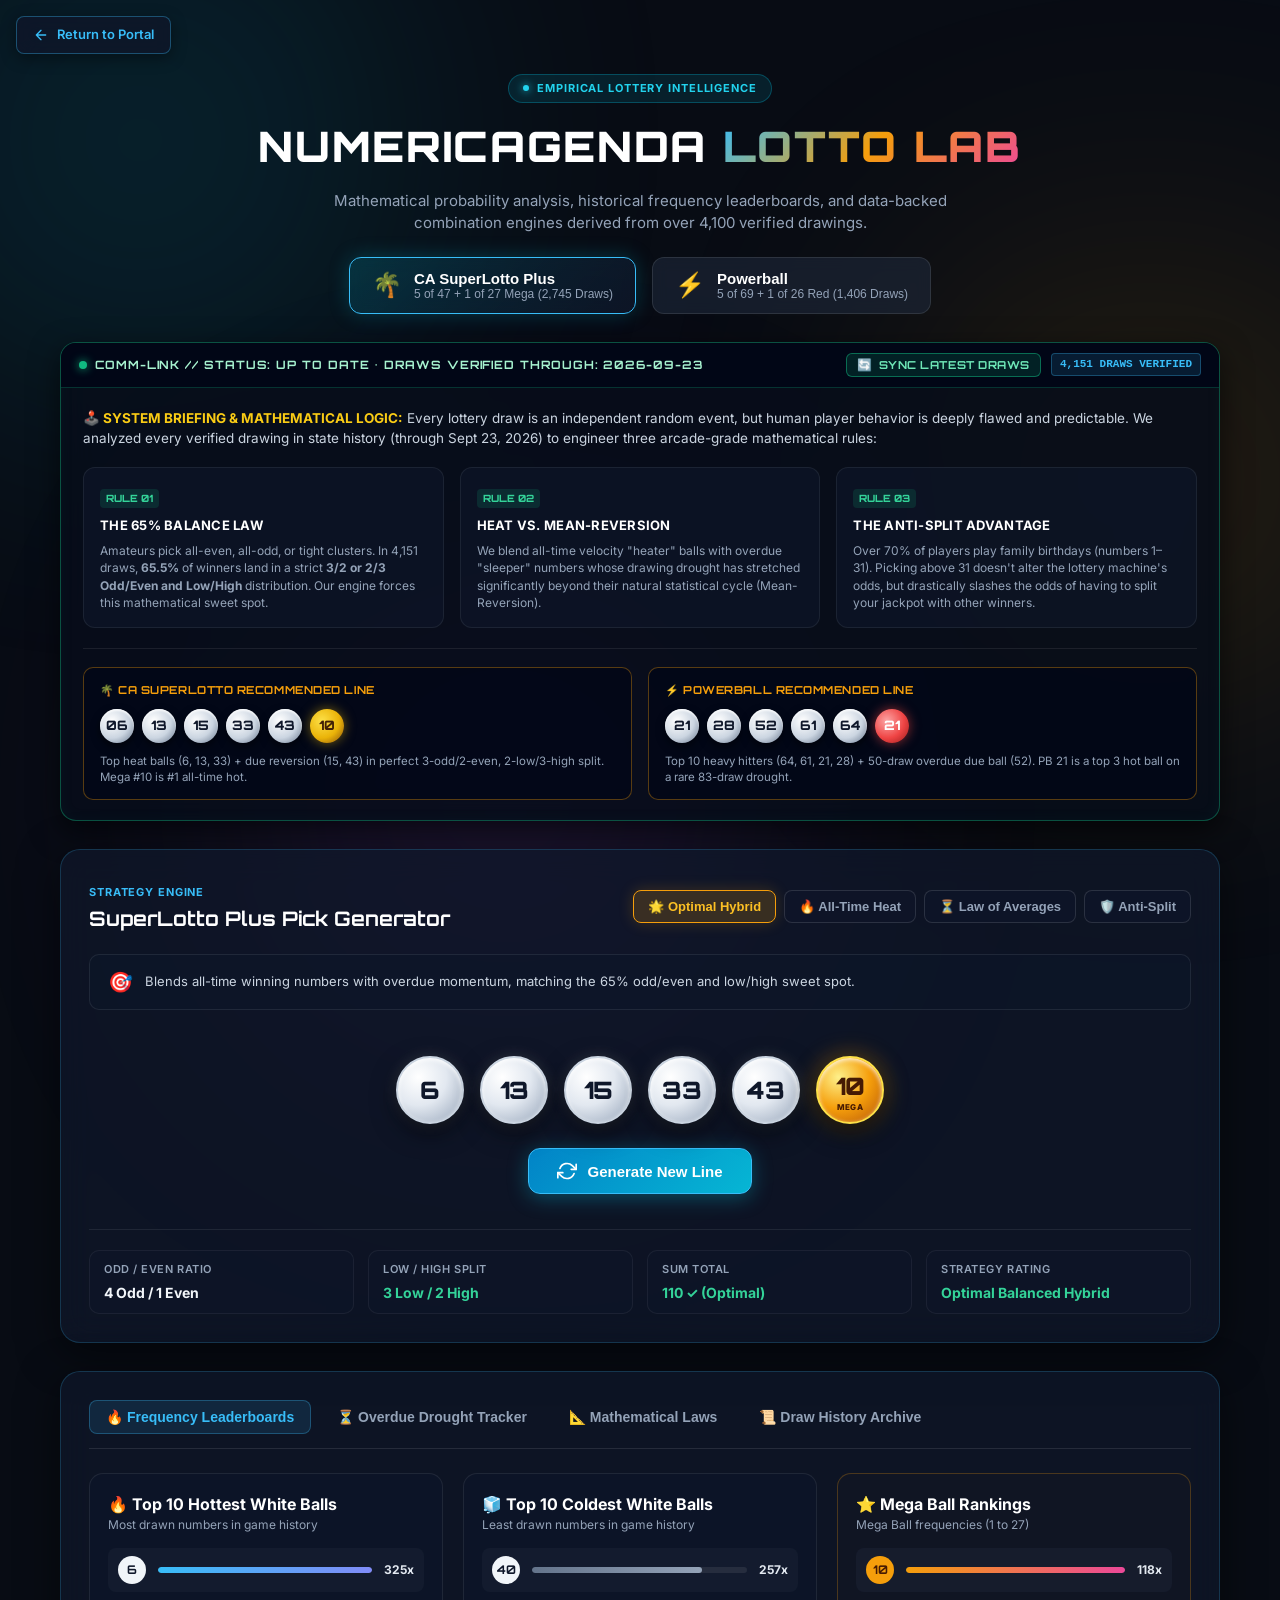
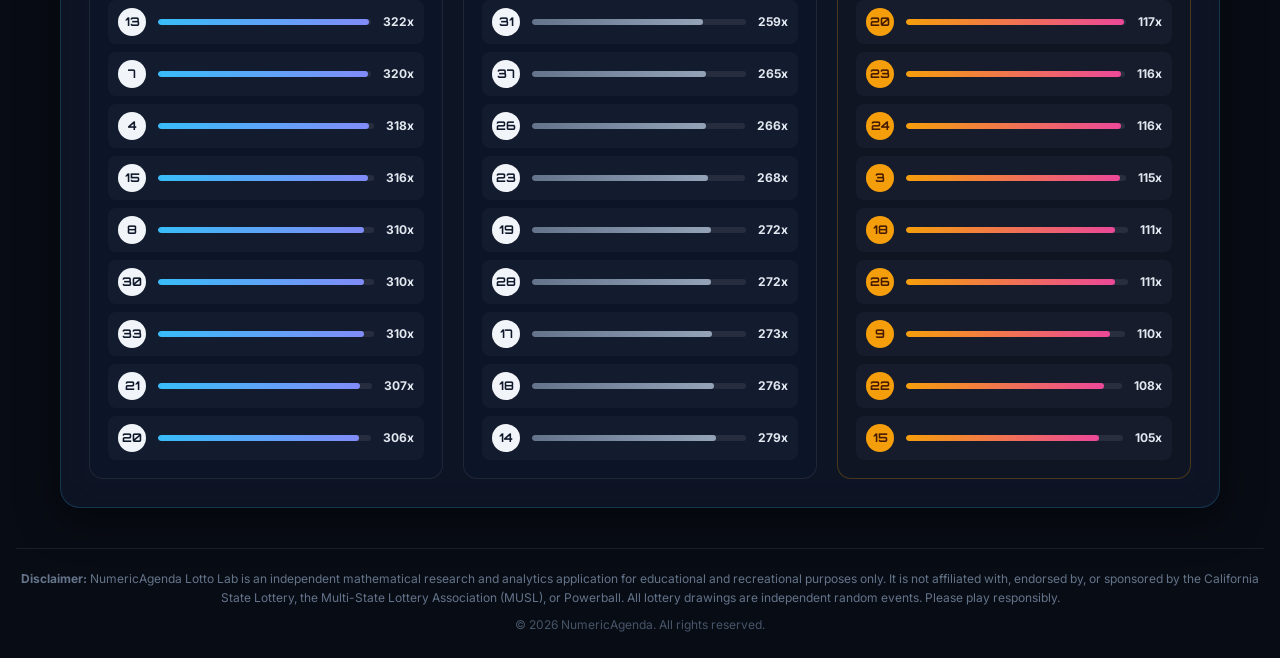
==== commit df0a70e8: "fix(lotto): replace static 00:02:18 PDT timestamp with dynamic target draw and verified status" ====
--- a/lotto/index.html
+++ b/lotto/index.html
@@ -59,7 +59,7 @@
       <div class="intel-header">
         <div class="intel-title-wrap">
           <span class="crt-dot"></span>
-          <span class="intel-title" id="matrix-timestamp">COMM-LINK // LAST FULL MATRIX ANALYSIS: 2026-09-25 00:02:18 PDT</span>
+          <span class="intel-title" id="matrix-timestamp">COMM-LINK // STATUS: UP TO DATE • DRAWS VERIFIED THROUGH: SEPT 23, 2026</span>
         </div>
         <div class="intel-actions">
           <button type="button" id="refresh-analysis-btn" class="refresh-analysis-btn" title="Check official feeds for newly published draws">
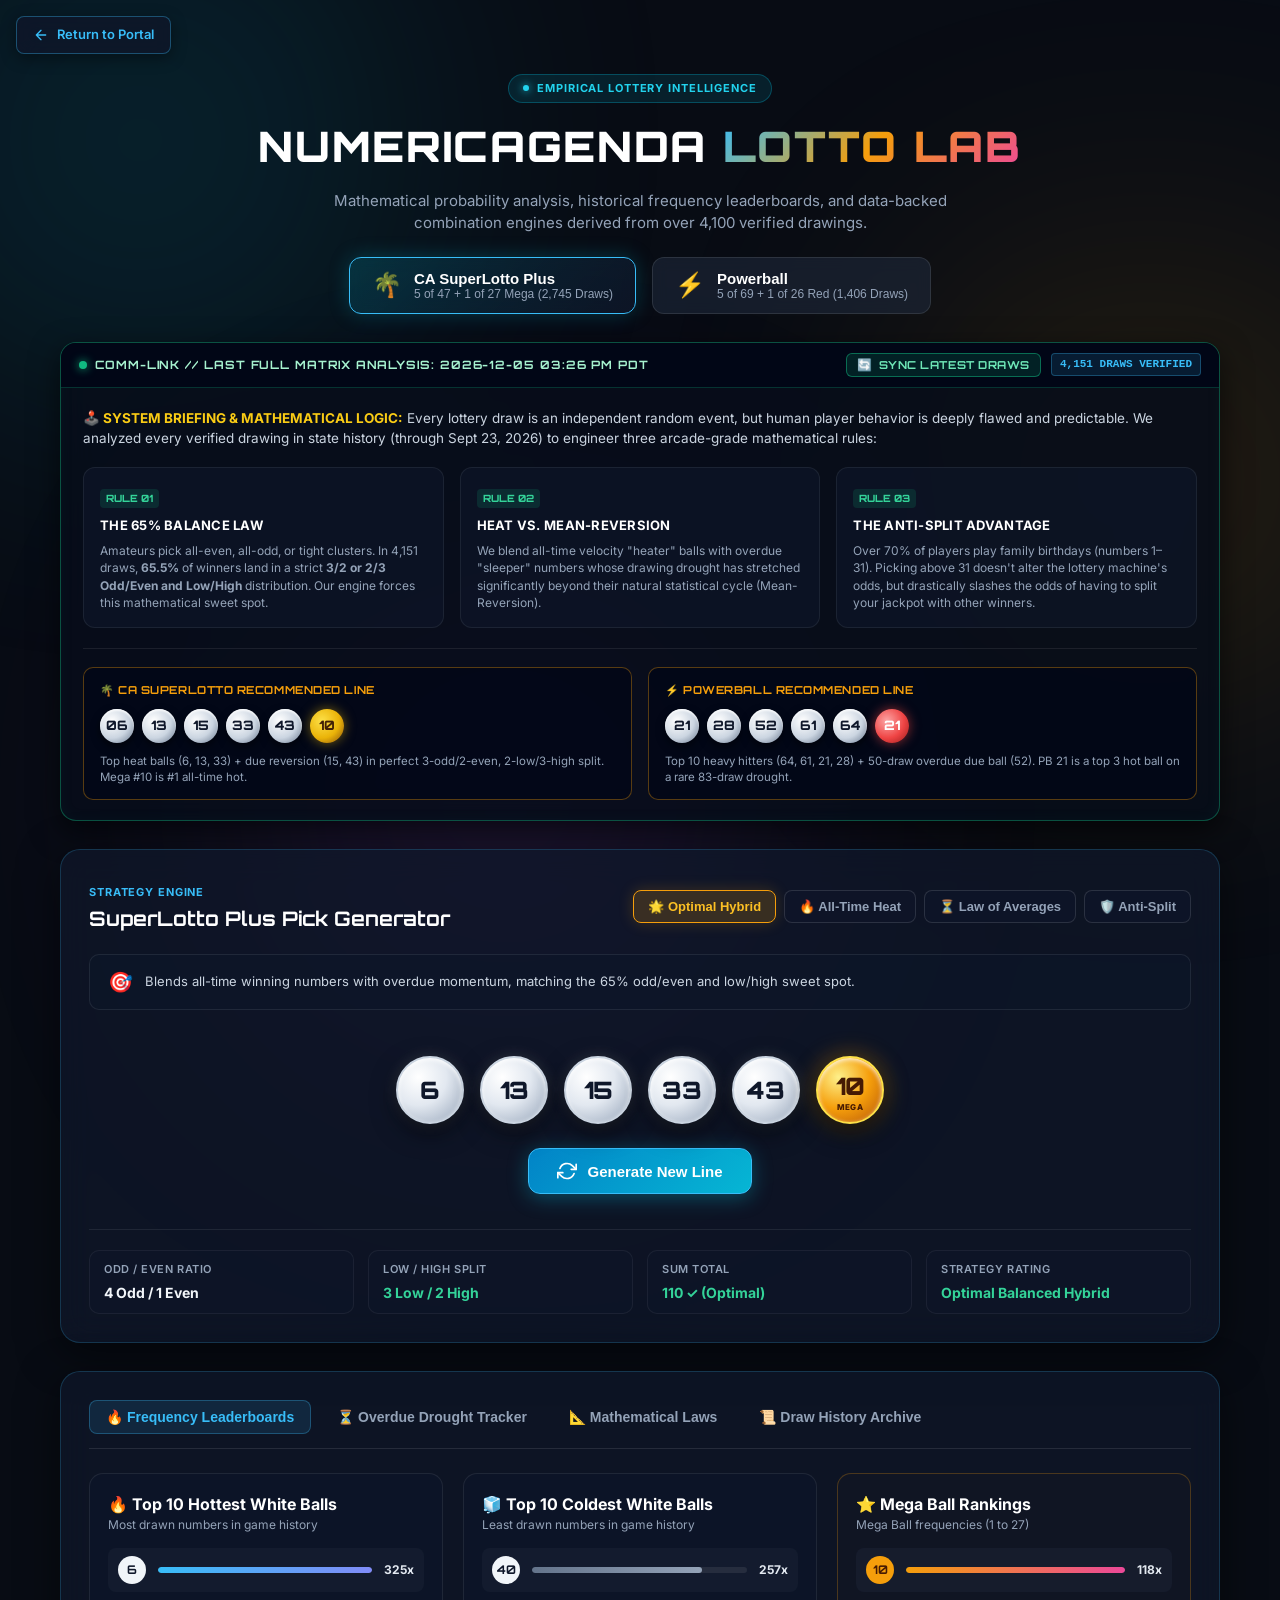
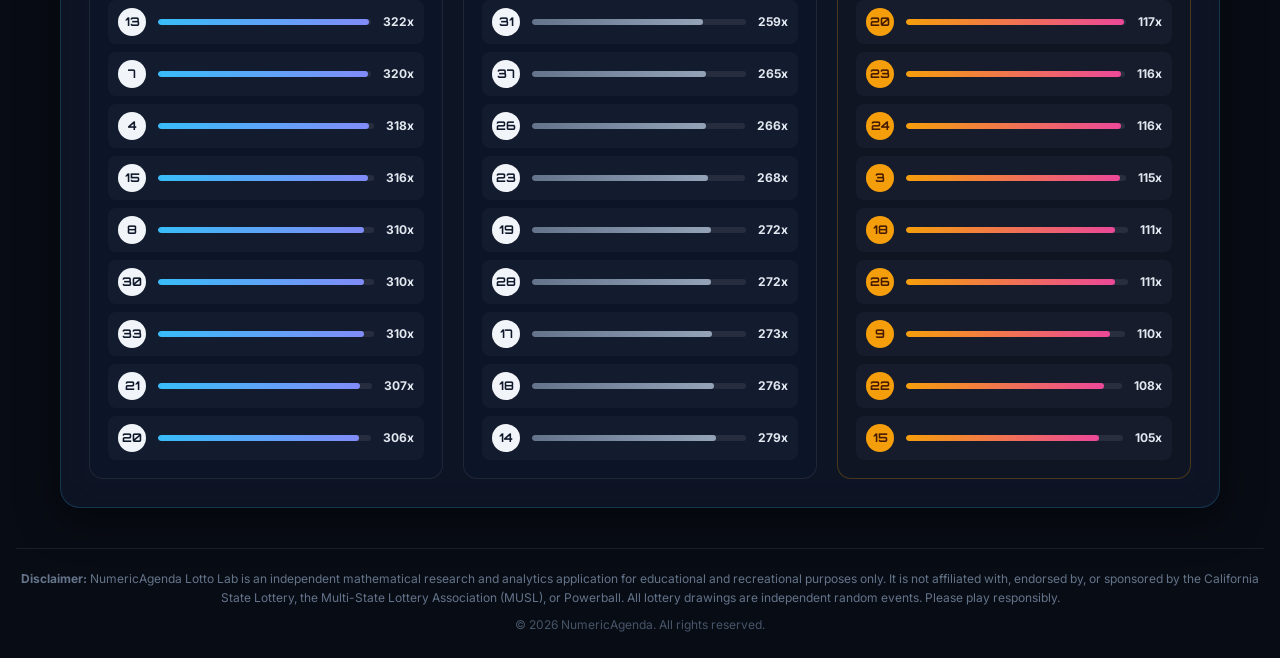
==== commit dca7da82: "fix(lotto): keep signature COMM-LINK and LAST MATRIX RUN titles with dynamic live Pacific timestamps" ====
--- a/lotto/index.html
+++ b/lotto/index.html
@@ -59,7 +59,7 @@
       <div class="intel-header">
         <div class="intel-title-wrap">
           <span class="crt-dot"></span>
-          <span class="intel-title" id="matrix-timestamp">COMM-LINK // STATUS: UP TO DATE • DRAWS VERIFIED THROUGH: SEPT 23, 2026</span>
+          <span class="intel-title" id="matrix-timestamp">COMM-LINK // LAST FULL MATRIX ANALYSIS: 2026-09-25 07:55 PM PDT</span>
         </div>
         <div class="intel-actions">
           <button type="button" id="refresh-analysis-btn" class="refresh-analysis-btn" title="Check official feeds for newly published draws">
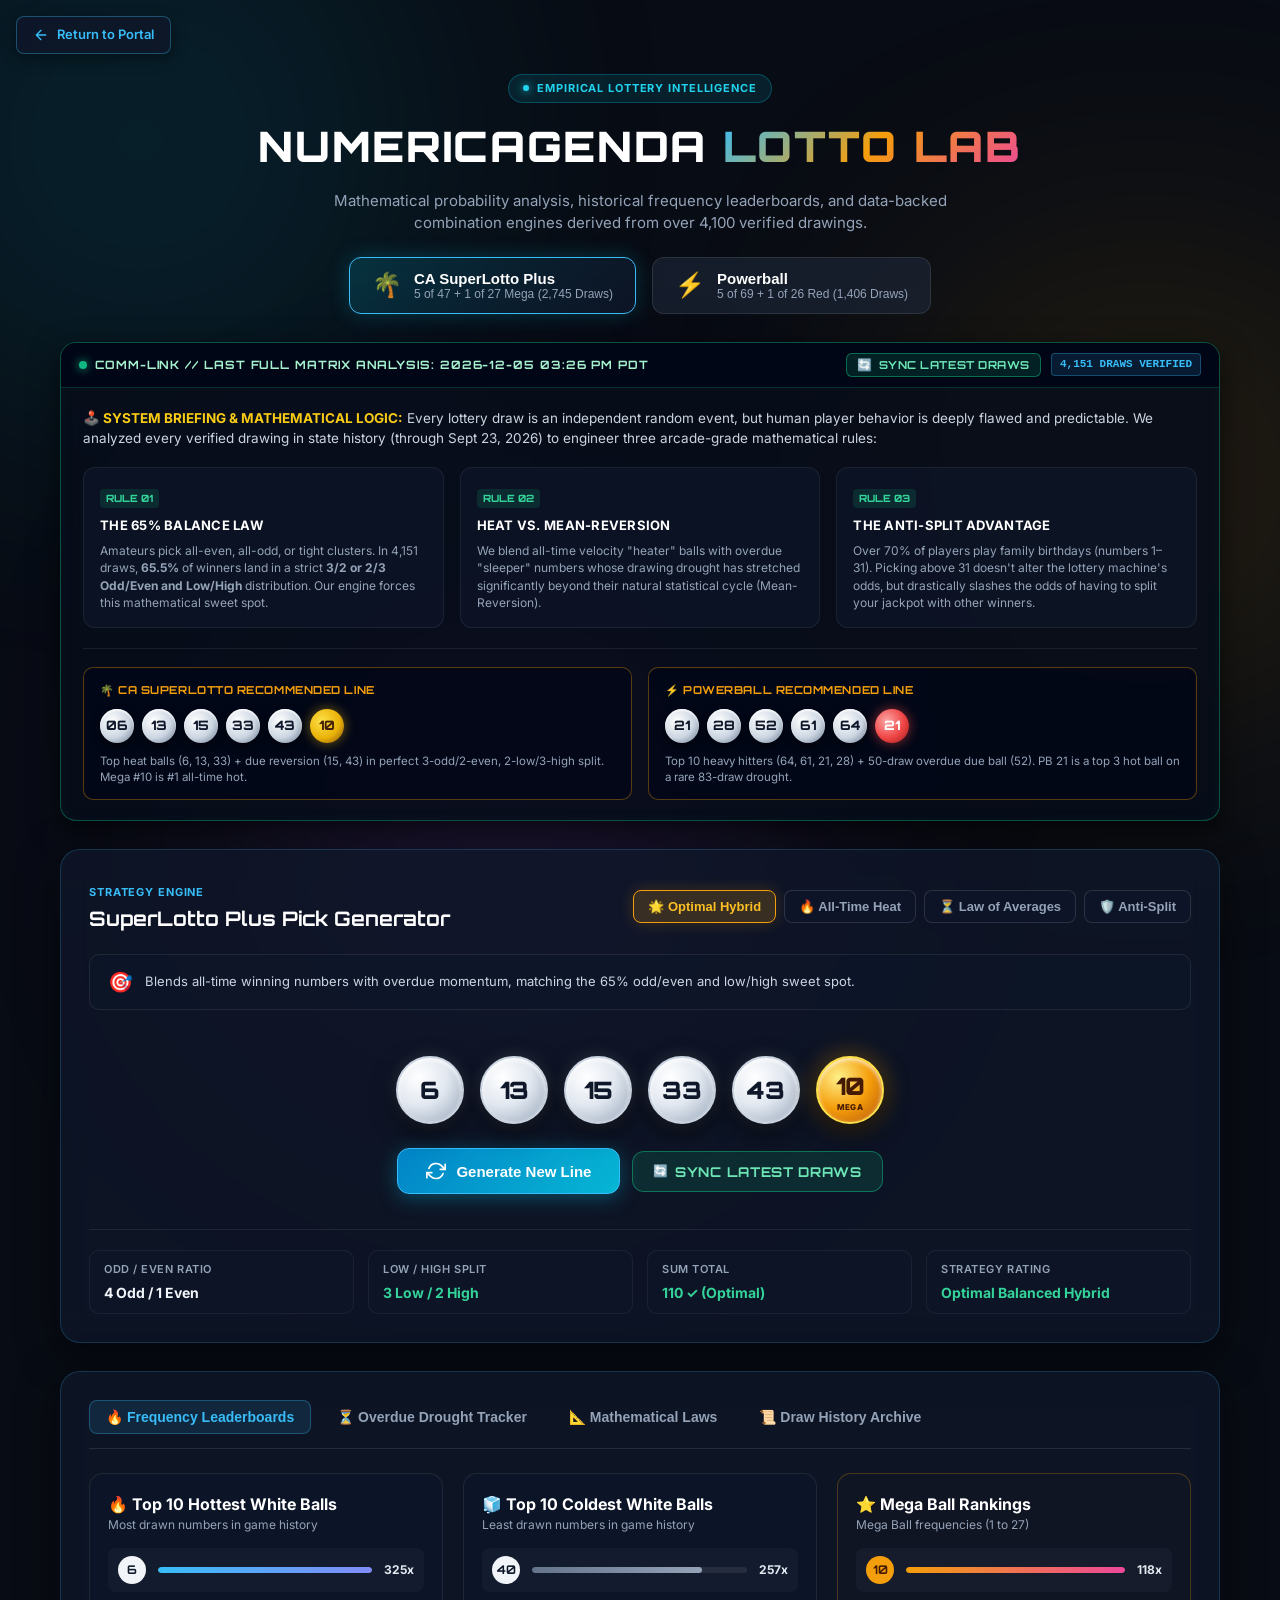
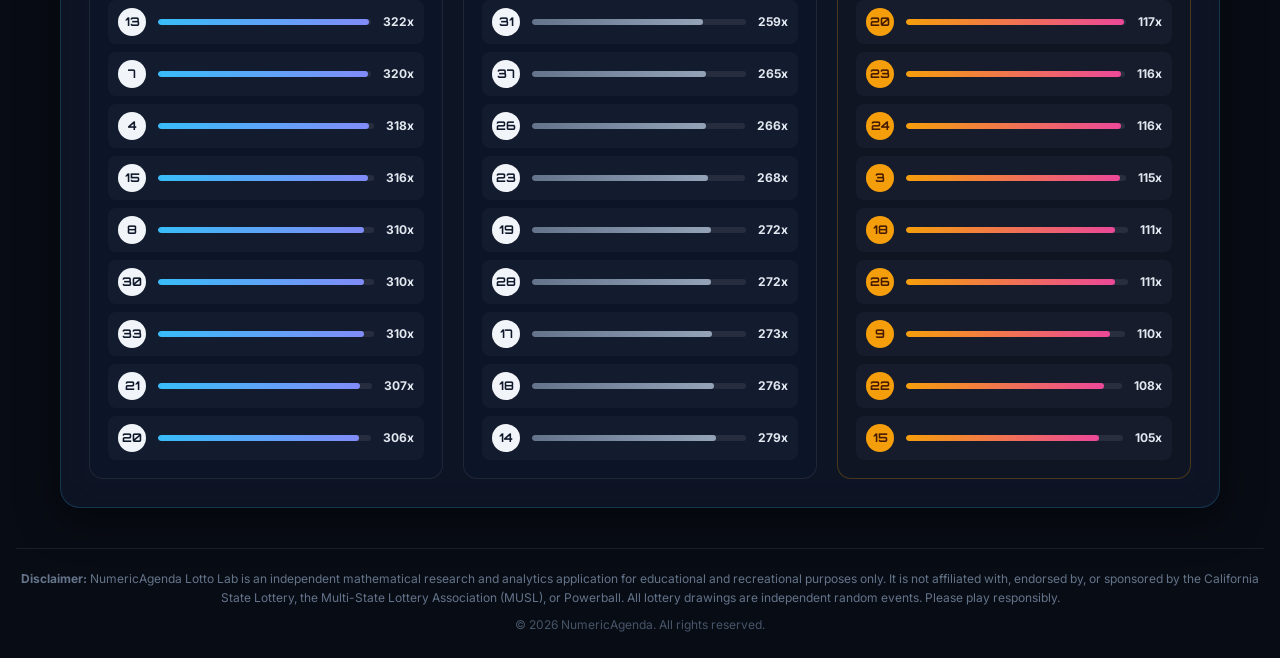
==== commit 7eac45b4: "fix(portal): sync buttons, popup-blocker resilience, no-cache headers, and cache-busting v2.2" ====
--- a/lotto/index.html
+++ b/lotto/index.html
@@ -8,7 +8,7 @@
   <link rel="preconnect" href="https://fonts.googleapis.com">
   <link rel="preconnect" href="https://fonts.gstatic.com" crossorigin>
   <link href="https://fonts.googleapis.com/css2?family=Inter:wght@300;400;500;600;700;800&family=Orbitron:wght@600;700;800;900&display=swap" rel="stylesheet">
-  <link rel="stylesheet" href="style.css">
+  <link rel="stylesheet" href="style.css?v=2.2">
 </head>
 <body>
   <!-- Ambient background glow elements -->
@@ -161,14 +161,20 @@
           <!-- Rendered dynamically -->
         </div>
 
-        <button type="button" class="generate-btn" id="generate-btn">
-          <svg width="20" height="20" viewBox="0 0 24 24" fill="none" stroke="currentColor" stroke-width="2" stroke-linecap="round" stroke-linejoin="round">
-            <polyline points="23 4 23 10 17 10"></polyline>
-            <polyline points="1 20 1 14 7 14"></polyline>
-            <path d="M3.51 9a9 9 0 0 1 14.85-3.36L23 10M1 14l4.64 4.36A9 9 0 0 0 20.49 15"></path>
-          </svg>
-          <span>Generate New Line</span>
-        </button>
+        <div class="generator-btn-group">
+          <button type="button" class="generate-btn" id="generate-btn">
+            <svg width="20" height="20" viewBox="0 0 24 24" fill="none" stroke="currentColor" stroke-width="2" stroke-linecap="round" stroke-linejoin="round">
+              <polyline points="23 4 23 10 17 10"></polyline>
+              <polyline points="1 20 1 14 7 14"></polyline>
+              <path d="M3.51 9a9 9 0 0 1 14.85-3.36L23 10M1 14l4.64 4.36A9 9 0 0 0 20.49 15"></path>
+            </svg>
+            <span>Generate New Line</span>
+          </button>
+          <button type="button" class="generate-sync-btn refresh-analysis-btn" id="refresh-analysis-btn-generator" title="Check official feeds for latest lottery drawings">
+            <span class="btn-refresh-icon">🔄</span>
+            <span class="btn-refresh-text">SYNC LATEST DRAWS</span>
+          </button>
+        </div>
       </div>
 
       <!-- Metrics Breakdown for Current Line -->
@@ -271,7 +277,7 @@
     </div>
   </footer>
 
-  <script src="lotto_data.js"></script>
-  <script src="app.js"></script>
+  <script src="lotto_data.js?v=2.2"></script>
+  <script src="app.js?v=2.2"></script>
 </body>
 </html>
--- a/lotto/style.css
+++ b/lotto/style.css
@@ -694,6 +694,20 @@
   box-shadow: 0 6px 25px rgba(6, 182, 212, 0.5);
 }
 
+.generator-btn-group {
+  display: flex;
+  gap: 12px;
+  align-items: center;
+  justify-content: center;
+  flex-wrap: wrap;
+}
+
+.generate-sync-btn {
+  font-size: 13.5px !important;
+  padding: 11px 20px !important;
+  border-radius: 12px !important;
+}
+
 /* Line Metrics Grid */
 .line-metrics-grid {
   display: grid;
